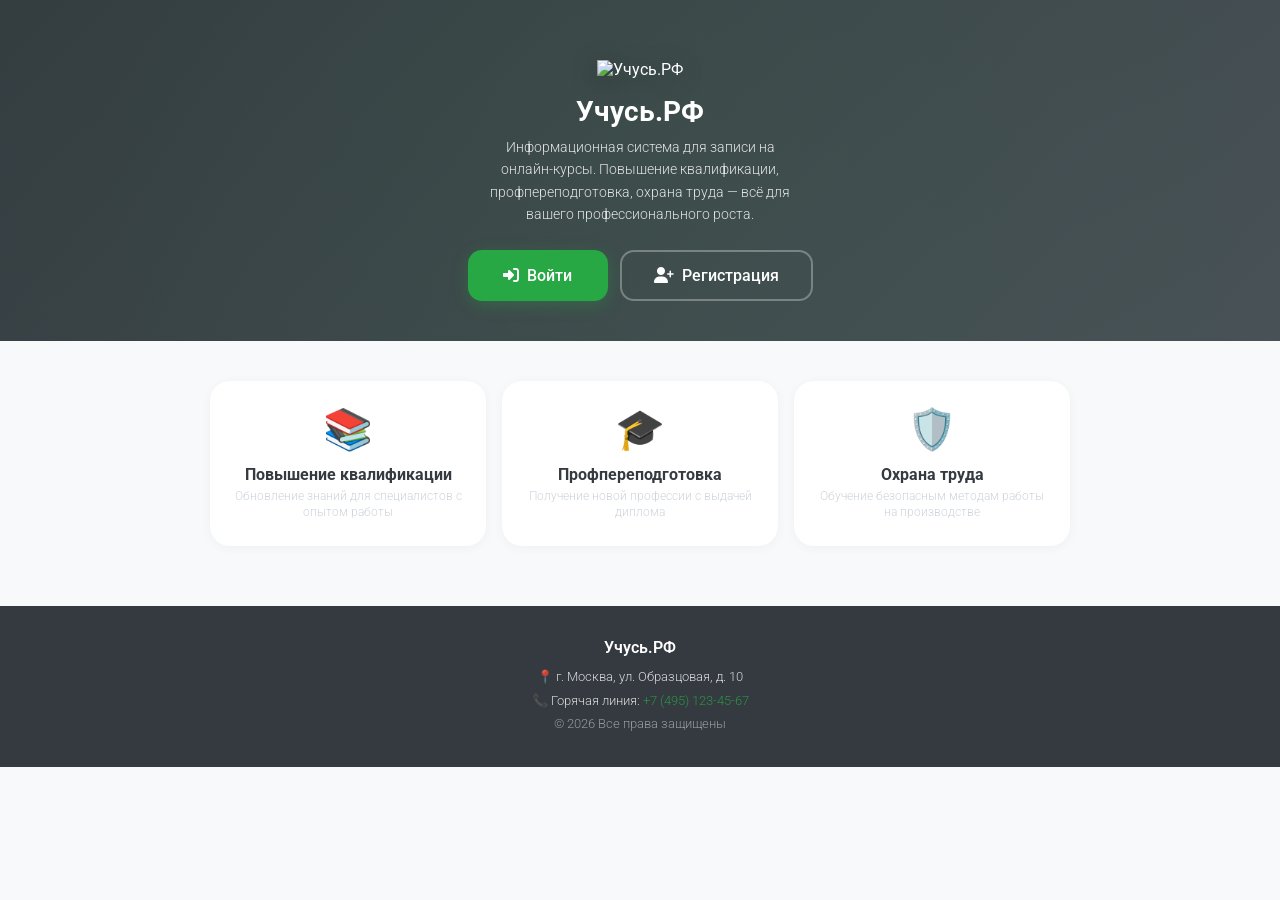
==== модуль 2/index.html @ 3012c1fb "Add files via upload 2 модуль начало, без images" ====
<!DOCTYPE html>
<html lang="ru">
<head>
    <meta charset="UTF-8">
    <meta name="viewport" content="width=device-width, initial-scale=1.0, maximum-scale=1.0, user-scalable=no">
    <title>Учусь.РФ — Запись на курсы</title>
    <link href="https://fonts.googleapis.com/css2?family=Roboto:wght@300;400;500;700&display=swap" rel="stylesheet">
    <link rel="stylesheet" href="https://cdnjs.cloudflare.com/ajax/libs/font-awesome/6.5.1/css/all.min.css">
    <style>
        :root {
            --primary-gray: #343A40;
            --light-gray: #CED4DA;
            --green: #28A745;
            --white: #FFFFFF;
        }

        * { margin: 0; padding: 0; box-sizing: border-box; }

        body {
            font-family: 'Roboto', sans-serif;
            background: #f8f9fa;
            min-height: 100vh;
        }

        .hero {
            background: linear-gradient(135deg, var(--primary-gray) 0%, #495057 100%);
            color: var(--white);
            padding: 60px 20px 40px;
            text-align: center;
            position: relative;
            overflow: hidden;
        }

        .hero::before {
            content: '';
            position: absolute;
            top: -50%;
            left: -50%;
            width: 200%;
            height: 200%;
            background: radial-gradient(circle, rgba(40,167,69,0.08) 0%, transparent 70%);
            animation: rotate 20s linear infinite;
        }

        @keyframes rotate {
            from { transform: rotate(0deg); }
            to { transform: rotate(360deg); }
        }

        .hero-content {
            position: relative;
            z-index: 1;
        }

        .hero-logo {
            width: 80px;
            height: 80px;
            object-fit: contain;
            margin-bottom: 16px;
            filter: drop-shadow(0 4px 12px rgba(0,0,0,0.3));
            animation: pulse 2s infinite;
        }

        @keyframes pulse {
            0%, 100% { transform: scale(1); }
            50% { transform: scale(1.05); }
        }

        .hero-title {
            font-size: 28px;
            font-weight: 700;
            margin-bottom: 8px;
        }

        .hero-subtitle {
            font-size: 14px;
            font-weight: 300;
            opacity: 0.85;
            max-width: 300px;
            margin: 0 auto 24px;
            line-height: 1.6;
        }

        .hero-buttons {
            display: flex;
            gap: 12px;
            justify-content: center;
            flex-wrap: wrap;
        }

        .btn-hero {
            padding: 14px 32px;
            border-radius: 14px;
            font-size: 16px;
            font-weight: 500;
            font-family: 'Roboto', sans-serif;
            cursor: pointer;
            border: none;
            transition: all 0.3s;
            min-width: 140px;
        }

        .btn-hero-primary {
            background: var(--green);
            color: var(--white);
            box-shadow: 0 4px 16px rgba(40, 167, 69, 0.3);
        }

        .btn-hero-primary:hover {
            transform: translateY(-2px);
            box-shadow: 0 8px 24px rgba(40, 167, 69, 0.4);
        }

        .btn-hero-secondary {
            background: transparent;
            color: var(--white);
            border: 2px solid rgba(255,255,255,0.3);
        }

        .btn-hero-secondary:hover {
            background: rgba(255,255,255,0.1);
            border-color: rgba(255,255,255,0.5);
        }

        .features {
            padding: 40px 20px;
            max-width: 900px;
            margin: 0 auto;
        }

        .features-grid {
            display: grid;
            grid-template-columns: 1fr 1fr 1fr;
            gap: 16px;
        }

        .feature-card {
            background: var(--white);
            border-radius: 20px;
            padding: 24px 20px;
            text-align: center;
            box-shadow: 0 2px 12px rgba(0,0,0,0.04);
            transition: all 0.3s;
            border: 1px solid transparent;
        }

        .feature-card:hover {
            transform: translateY(-4px);
            box-shadow: 0 8px 24px rgba(0,0,0,0.08);
            border-color: #e9ecef;
        }

        .feature-icon {
            font-size: 40px;
            margin-bottom: 12px;
            display: block;
        }

        .feature-name {
            font-size: 16px;
            font-weight: 700;
            color: var(--primary-gray);
            margin-bottom: 4px;
        }

        .feature-desc {
            font-size: 12px;
            color: var(--light-gray);
            font-weight: 300;
            line-height: 1.4;
        }

        .footer {
            background: var(--primary-gray);
            color: var(--white);
            padding: 32px 20px;
            text-align: center;
            margin-top: 20px;
        }

        .footer-title {
            font-size: 16px;
            font-weight: 600;
            margin-bottom: 8px;
        }

        .footer-info {
            font-size: 13px;
            font-weight: 300;
            opacity: 0.8;
            line-height: 1.8;
        }

        .footer-info a {
            color: var(--green);
            text-decoration: none;
        }

        @media (max-width: 430px) {
            .features-grid {
                grid-template-columns: 1fr;
            }

            .hero-title {
                font-size: 24px;
            }

            .btn-hero {
                width: 100%;
                min-width: auto;
            }
        }
    </style>
</head>
<body>
    <div class="hero">
        <div class="hero-content">
            <img src="assets/images/etazhi-logotip-vektor-48.jpg" alt="Учусь.РФ" class="hero-logo">
            <h1 class="hero-title">Учусь.РФ</h1>
            <p class="hero-subtitle">Информационная система для записи на онлайн-курсы. Повышение квалификации, профпереподготовка, охрана труда — всё для вашего профессионального роста.</p>
            <div class="hero-buttons">
                <button class="btn-hero btn-hero-primary" onclick="location.href='assets/login.html'">
                    <i class="fas fa-sign-in-alt" style="margin-right: 8px;"></i>Войти
                </button>
                <button class="btn-hero btn-hero-secondary" onclick="location.href='assets/register.html'">
                    <i class="fas fa-user-plus" style="margin-right: 8px;"></i>Регистрация
                </button>
            </div>
        </div>
    </div>

    <div class="features">
        <div class="features-grid">
            <div class="feature-card">
                <span class="feature-icon">📚</span>
                <div class="feature-name">Повышение квалификации</div>
                <div class="feature-desc">Обновление знаний для специалистов с опытом работы</div>
            </div>
            <div class="feature-card">
                <span class="feature-icon">🎓</span>
                <div class="feature-name">Профпереподготовка</div>
                <div class="feature-desc">Получение новой профессии с выдачей диплома</div>
            </div>
            <div class="feature-card">
                <span class="feature-icon">🛡️</span>
                <div class="feature-name">Охрана труда</div>
                <div class="feature-desc">Обучение безопасным методам работы на производстве</div>
            </div>
        </div>
    </div>

    <div class="footer">
        <div class="footer-title">Учусь.РФ</div>
        <div class="footer-info">
            📍 г. Москва, ул. Образцовая, д. 10<br>
            📞 Горячая линия: <a href="tel:+74951234567">+7 (495) 123-45-67</a><br>
            <span style="opacity:0.6;">© 2026 Все права защищены</span>
        </div>
    </div>

    <script>
        // Check if user already logged in
        const currentUser = localStorage.getItem('currentUser');
        if (currentUser) {
            try {
                const user = JSON.parse(currentUser);
                if (user.role === 'admin') {
                    window.location.href = 'assets/admin.html';
                } else {
                    window.location.href = 'assets/cabinet.html';
                }
            } catch(e) {}
        }
    </script>
</body>
</html>
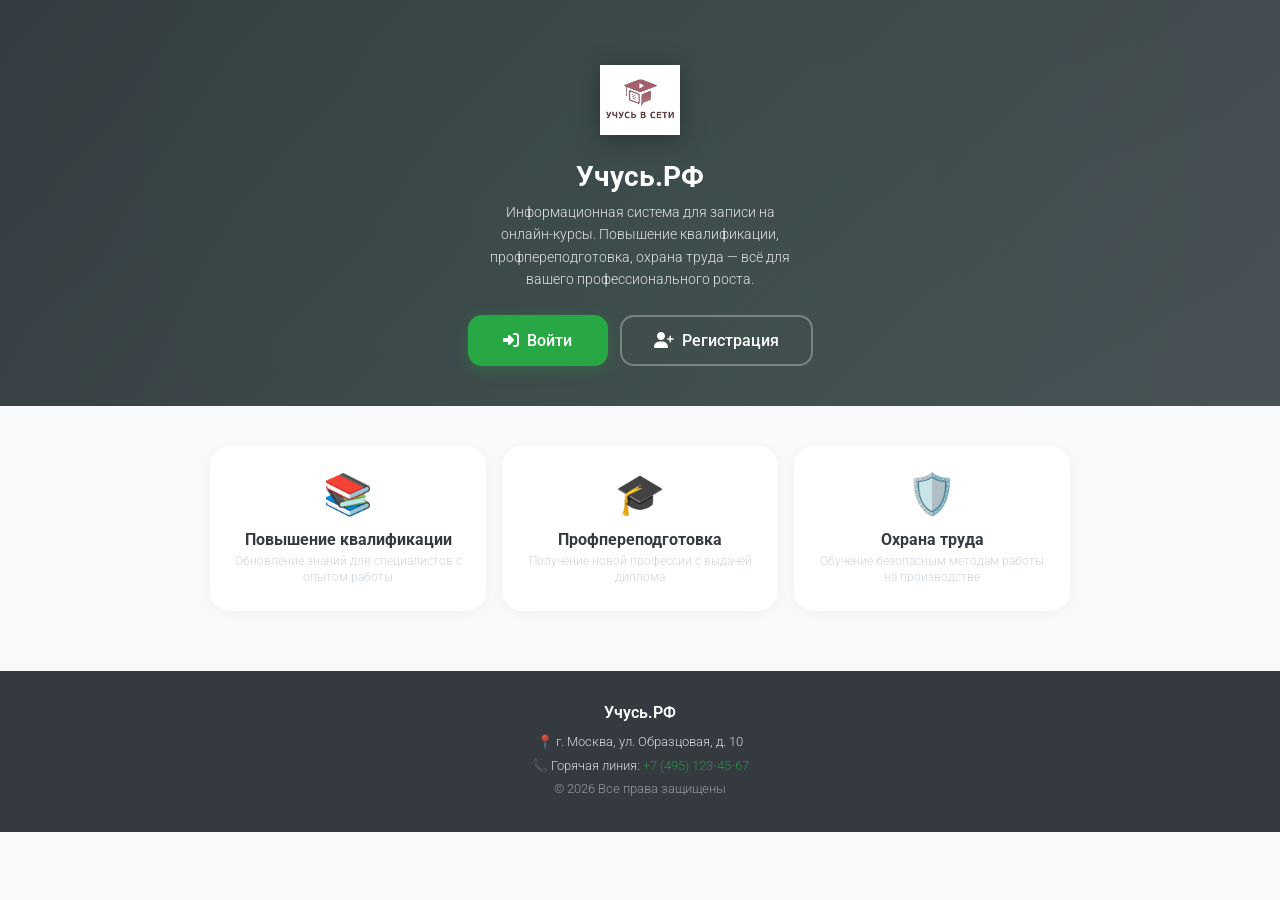
==== commit 797a95f3: "Add files via upload добавлен шрифт" ====
--- a/модуль 2/index.html
+++ b/модуль 2/index.html
@@ -6,216 +6,12 @@
     <title>Учусь.РФ — Запись на курсы</title>
     <link href="https://fonts.googleapis.com/css2?family=Roboto:wght@300;400;500;700&display=swap" rel="stylesheet">
     <link rel="stylesheet" href="https://cdnjs.cloudflare.com/ajax/libs/font-awesome/6.5.1/css/all.min.css">
-    <style>
-        :root {
-            --primary-gray: #343A40;
-            --light-gray: #CED4DA;
-            --green: #28A745;
-            --white: #FFFFFF;
-        }
-
-        * { margin: 0; padding: 0; box-sizing: border-box; }
-
-        body {
-            font-family: 'Roboto', sans-serif;
-            background: #f8f9fa;
-            min-height: 100vh;
-        }
-
-        .hero {
-            background: linear-gradient(135deg, var(--primary-gray) 0%, #495057 100%);
-            color: var(--white);
-            padding: 60px 20px 40px;
-            text-align: center;
-            position: relative;
-            overflow: hidden;
-        }
-
-        .hero::before {
-            content: '';
-            position: absolute;
-            top: -50%;
-            left: -50%;
-            width: 200%;
-            height: 200%;
-            background: radial-gradient(circle, rgba(40,167,69,0.08) 0%, transparent 70%);
-            animation: rotate 20s linear infinite;
-        }
-
-        @keyframes rotate {
-            from { transform: rotate(0deg); }
-            to { transform: rotate(360deg); }
-        }
-
-        .hero-content {
-            position: relative;
-            z-index: 1;
-        }
-
-        .hero-logo {
-            width: 80px;
-            height: 80px;
-            object-fit: contain;
-            margin-bottom: 16px;
-            filter: drop-shadow(0 4px 12px rgba(0,0,0,0.3));
-            animation: pulse 2s infinite;
-        }
-
-        @keyframes pulse {
-            0%, 100% { transform: scale(1); }
-            50% { transform: scale(1.05); }
-        }
-
-        .hero-title {
-            font-size: 28px;
-            font-weight: 700;
-            margin-bottom: 8px;
-        }
-
-        .hero-subtitle {
-            font-size: 14px;
-            font-weight: 300;
-            opacity: 0.85;
-            max-width: 300px;
-            margin: 0 auto 24px;
-            line-height: 1.6;
-        }
-
-        .hero-buttons {
-            display: flex;
-            gap: 12px;
-            justify-content: center;
-            flex-wrap: wrap;
-        }
-
-        .btn-hero {
-            padding: 14px 32px;
-            border-radius: 14px;
-            font-size: 16px;
-            font-weight: 500;
-            font-family: 'Roboto', sans-serif;
-            cursor: pointer;
-            border: none;
-            transition: all 0.3s;
-            min-width: 140px;
-        }
-
-        .btn-hero-primary {
-            background: var(--green);
-            color: var(--white);
-            box-shadow: 0 4px 16px rgba(40, 167, 69, 0.3);
-        }
-
-        .btn-hero-primary:hover {
-            transform: translateY(-2px);
-            box-shadow: 0 8px 24px rgba(40, 167, 69, 0.4);
-        }
-
-        .btn-hero-secondary {
-            background: transparent;
-            color: var(--white);
-            border: 2px solid rgba(255,255,255,0.3);
-        }
-
-        .btn-hero-secondary:hover {
-            background: rgba(255,255,255,0.1);
-            border-color: rgba(255,255,255,0.5);
-        }
-
-        .features {
-            padding: 40px 20px;
-            max-width: 900px;
-            margin: 0 auto;
-        }
-
-        .features-grid {
-            display: grid;
-            grid-template-columns: 1fr 1fr 1fr;
-            gap: 16px;
-        }
-
-        .feature-card {
-            background: var(--white);
-            border-radius: 20px;
-            padding: 24px 20px;
-            text-align: center;
-            box-shadow: 0 2px 12px rgba(0,0,0,0.04);
-            transition: all 0.3s;
-            border: 1px solid transparent;
-        }
-
-        .feature-card:hover {
-            transform: translateY(-4px);
-            box-shadow: 0 8px 24px rgba(0,0,0,0.08);
-            border-color: #e9ecef;
-        }
-
-        .feature-icon {
-            font-size: 40px;
-            margin-bottom: 12px;
-            display: block;
-        }
-
-        .feature-name {
-            font-size: 16px;
-            font-weight: 700;
-            color: var(--primary-gray);
-            margin-bottom: 4px;
-        }
-
-        .feature-desc {
-            font-size: 12px;
-            color: var(--light-gray);
-            font-weight: 300;
-            line-height: 1.4;
-        }
-
-        .footer {
-            background: var(--primary-gray);
-            color: var(--white);
-            padding: 32px 20px;
-            text-align: center;
-            margin-top: 20px;
-        }
-
-        .footer-title {
-            font-size: 16px;
-            font-weight: 600;
-            margin-bottom: 8px;
-        }
-
-        .footer-info {
-            font-size: 13px;
-            font-weight: 300;
-            opacity: 0.8;
-            line-height: 1.8;
-        }
-
-        .footer-info a {
-            color: var(--green);
-            text-decoration: none;
-        }
-
-        @media (max-width: 430px) {
-            .features-grid {
-                grid-template-columns: 1fr;
-            }
-
-            .hero-title {
-                font-size: 24px;
-            }
-
-            .btn-hero {
-                width: 100%;
-                min-width: auto;
-            }
-        }
-    </style>
+    <link rel="stylesheet" href="assets/style.css">
 </head>
 <body>
     <div class="hero">
         <div class="hero-content">
-            <img src="assets/images/etazhi-logotip-vektor-48.jpg" alt="Учусь.РФ" class="hero-logo">
+            <img src="assets/img/20220922_logo.jpg" alt="Учусь.РФ" class="hero-logo">
             <h1 class="hero-title">Учусь.РФ</h1>
             <p class="hero-subtitle">Информационная система для записи на онлайн-курсы. Повышение квалификации, профпереподготовка, охрана труда — всё для вашего профессионального роста.</p>
             <div class="hero-buttons">
@@ -258,19 +54,6 @@
         </div>
     </div>
 
-    <script>
-        // Check if user already logged in
-        const currentUser = localStorage.getItem('currentUser');
-        if (currentUser) {
-            try {
-                const user = JSON.parse(currentUser);
-                if (user.role === 'admin') {
-                    window.location.href = 'assets/admin.html';
-                } else {
-                    window.location.href = 'assets/cabinet.html';
-                }
-            } catch(e) {}
-        }
-    </script>
+    <script src="assets/app.js"></script>
 </body>
 </html>
--- a/модуль 2/assets/style.css
+++ b/модуль 2/assets/style.css
@@ -0,0 +1,1993 @@
+/* ============================================
+   ПОДКЛЮЧЕНИЕ ШРИФТОВ
+   ============================================ */
+   @font-face {
+    font-family: 'Inter';
+    src: url('./fonts/Inter-Regular.woff2') format('woff2'),
+         url('./fonts/Inter-Regular.woff') format('woff'),
+         url('./fonts/Inter-Regular.ttf') format('truetype');
+    font-weight: 400;
+    font-style: normal;
+    font-display: swap;
+}
+
+@font-face {
+    font-family: 'Inter';
+    src: url('./fonts/Inter-Medium.woff2') format('woff2'),
+         url('./fonts/Inter-Medium.woff') format('woff'),
+         url('./fonts/Inter-Medium.ttf') format('truetype');
+    font-weight: 500;
+    font-style: normal;
+    font-display: swap;
+}
+
+@font-face {
+    font-family: 'Inter';
+    src: url('./fonts/Inter-SemiBold.woff2') format('woff2'),
+         url('./fonts/Inter-SemiBold.woff') format('woff'),
+         url('./fonts/Inter-SemiBold.ttf') format('truetype');
+    font-weight: 600;
+    font-style: normal;
+    font-display: swap;
+}
+
+@font-face {
+    font-family: 'Inter';
+    src: url('./fonts/Inter-Bold.woff2') format('woff2'),
+         url('./fonts/Inter-Bold.woff') format('woff'),
+         url('./fonts/Inter-Bold.ttf') format('truetype');
+    font-weight: 700;
+    font-style: normal;
+    font-display: swap;
+}
+
+@font-face {
+    font-family: 'Inter';
+    src: url('./fonts/Inter-Light.woff2') format('woff2'),
+         url('./fonts/Inter-Light.woff') format('woff'),
+         url('./fonts/Inter-Light.ttf') format('truetype');
+    font-weight: 300;
+    font-style: normal;
+    font-display: swap;
+}
+
+/* ============================================
+   ОБЩИЕ СТИЛИ
+   ============================================ */
+:root {
+    --primary-gray: #343A40;
+    --light-gray: #CED4DA;
+    --green: #28A745;
+    --white: #FFFFFF;
+    --error: #DC3545;
+    --warning: #FFC107;
+    --info: #17A2B8;
+}
+
+* { margin: 0; padding: 0; box-sizing: border-box; }
+
+body {
+    font-family: 'Inter', 'Roboto', -apple-system, BlinkMacSystemFont, sans-serif;
+    background: #f8f9fa;
+    min-height: 100vh;
+    -webkit-font-smoothing: antialiased;
+    -moz-osx-font-smoothing: grayscale;
+}
+
+/* ============================================
+   HEADER (общий)
+   ============================================ */
+.header {
+    background: var(--white);
+    padding: 16px 20px;
+    display: flex;
+    align-items: center;
+    gap: 12px;
+    box-shadow: 0 2px 12px rgba(0,0,0,0.06);
+    position: sticky;
+    top: 0;
+    z-index: 100;
+}
+
+.header-left {
+    display: flex;
+    align-items: center;
+    gap: 12px;
+}
+
+.header-logo-img {
+    width: 36px;
+    height: 36px;
+    object-fit: contain;
+    border-radius: 8px;
+}
+
+.header-title {
+    font-size: 18px;
+    font-weight: 700;
+    color: var(--primary-gray);
+}
+
+.header-user {
+    display: flex;
+    align-items: center;
+    gap: 8px;
+    margin-left: auto;
+}
+
+.user-avatar {
+    width: 36px;
+    height: 36px;
+    background: linear-gradient(135deg, var(--green), #218838);
+    border-radius: 50%;
+    display: flex;
+    align-items: center;
+    justify-content: center;
+    color: var(--white);
+    font-weight: 700;
+    font-size: 14px;
+}
+
+.back-btn {
+    width: 40px;
+    height: 40px;
+    border: none;
+    background: #f8f9fa;
+    border-radius: 12px;
+    cursor: pointer;
+    display: flex;
+    align-items: center;
+    justify-content: center;
+    color: var(--primary-gray);
+    font-size: 16px;
+    transition: all 0.3s;
+}
+
+.back-btn:hover { background: #e9ecef; }
+
+/* ============================================
+   ЦЕНТРИРОВАНИЕ СТРАНИЦ (login, register)
+   ============================================ */
+.page-center {
+    display: flex;
+    flex-direction: column;
+    align-items: center;
+    justify-content: center;
+    min-height: 100vh;
+    padding: 20px;
+}
+
+/* ============================================
+   ФОРМЫ (общие)
+   ============================================ */
+.form-card {
+    background: var(--white);
+    border-radius: 24px;
+    padding: 36px 28px;
+    width: 100%;
+    max-width: 360px;
+    box-shadow: 0 10px 40px rgba(52, 58, 64, 0.08);
+}
+
+.form-title {
+    font-size: 24px;
+    font-weight: 700;
+    color: var(--primary-gray);
+    margin-bottom: 28px;
+    text-align: center;
+    font-family: 'Inter', 'Roboto', sans-serif;
+}
+
+.input-group {
+    margin-bottom: 16px;
+    position: relative;
+}
+
+.input-label {
+    display: block;
+    font-size: 12px;
+    font-weight: 500;
+    color: var(--primary-gray);
+    margin-bottom: 6px;
+    padding-left: 4px;
+    font-family: 'Inter', 'Roboto', sans-serif;
+}
+
+.input-wrapper { position: relative; }
+
+.input-wrapper i {
+    position: absolute;
+    left: 14px;
+    top: 50%;
+    transform: translateY(-50%);
+    color: var(--light-gray);
+    font-size: 16px;
+    transition: color 0.3s;
+}
+
+.form-input {
+    width: 100%;
+    height: 52px;
+    border: 2px solid #e9ecef;
+    border-radius: 14px;
+    padding: 0 16px 0 44px;
+    font-size: 16px;
+    font-family: 'Inter', 'Roboto', sans-serif;
+    color: var(--primary-gray);
+    background: #f8f9fa;
+    transition: all 0.3s ease;
+    outline: none;
+}
+
+.form-input:focus {
+    border-color: var(--green);
+    background: var(--white);
+    box-shadow: 0 0 0 4px rgba(40, 167, 69, 0.1);
+}
+
+.form-input:focus + i,
+.input-wrapper:focus-within i { color: var(--green); }
+
+.form-input.error {
+    border-color: var(--error);
+    animation: shake 0.4s ease;
+}
+
+.form-input.error + i { color: var(--error); }
+
+.form-select {
+    width: 100%;
+    height: 54px;
+    border: 2px solid #e9ecef;
+    border-radius: 14px;
+    padding: 0 44px 0 16px;
+    font-size: 16px;
+    font-family: 'Inter', 'Roboto', sans-serif;
+    color: var(--primary-gray);
+    background: #f8f9fa;
+    transition: all 0.3s ease;
+    outline: none;
+    cursor: pointer;
+    appearance: none;
+    -webkit-appearance: none;
+}
+
+.form-select:focus {
+    border-color: var(--green);
+    background: var(--white);
+    box-shadow: 0 0 0 4px rgba(40, 167, 69, 0.1);
+}
+
+.select-wrapper { position: relative; }
+
+.select-wrapper::after {
+    content: '\f107';
+    font-family: 'Font Awesome 6 Free';
+    font-weight: 900;
+    position: absolute;
+    right: 16px;
+    top: 50%;
+    transform: translateY(-50%);
+    color: var(--light-gray);
+    pointer-events: none;
+    transition: transform 0.3s;
+}
+
+.select-wrapper:focus-within::after {
+    transform: translateY(-50%) rotate(180deg);
+    color: var(--green);
+}
+
+.error-hint {
+    font-size: 11px;
+    color: var(--error);
+    margin-top: 4px;
+    padding-left: 4px;
+    display: none;
+    align-items: center;
+    gap: 4px;
+    animation: fadeIn 0.3s ease;
+    font-family: 'Inter', 'Roboto', sans-serif;
+}
+
+.error-hint.visible { display: flex; }
+
+.hint-icon { font-size: 10px; }
+
+.error-message {
+    background: #fff5f5;
+    border: 1px solid #feb2b2;
+    border-radius: 10px;
+    padding: 12px 16px;
+    margin-bottom: 16px;
+    display: none;
+    align-items: center;
+    gap: 10px;
+    color: var(--error);
+    font-size: 13px;
+    font-weight: 500;
+    animation: fadeIn 0.3s ease;
+    font-family: 'Inter', 'Roboto', sans-serif;
+}
+
+.error-message.visible { display: flex; }
+
+/* ============================================
+   КНОПКИ
+   ============================================ */
+.btn-primary {
+    width: 100%;
+    height: 54px;
+    background: linear-gradient(135deg, var(--green) 0%, #218838 100%);
+    border: none;
+    border-radius: 14px;
+    color: var(--white);
+    font-size: 16px;
+    font-weight: 500;
+    font-family: 'Inter', 'Roboto', sans-serif;
+    cursor: pointer;
+    margin-top: 8px;
+    box-shadow: 0 4px 16px rgba(40, 167, 69, 0.3);
+    transition: all 0.3s ease;
+    position: relative;
+    overflow: hidden;
+}
+
+.btn-primary:hover {
+    transform: translateY(-2px);
+    box-shadow: 0 8px 24px rgba(40, 167, 69, 0.4);
+}
+
+.btn-primary:active { transform: translateY(0); }
+
+.btn-primary::after {
+    content: '';
+    position: absolute;
+    top: 50%; left: 50%;
+    width: 0; height: 0;
+    background: rgba(255,255,255,0.2);
+    border-radius: 50%;
+    transform: translate(-50%, -50%);
+    transition: width 0.6s, height 0.6s;
+}
+
+.btn-primary:active::after { width: 300px; height: 300px; }
+
+.btn-submit {
+    width: 100%;
+    height: 56px;
+    background: linear-gradient(135deg, var(--green) 0%, #218838 100%);
+    border: none;
+    border-radius: 16px;
+    color: var(--white);
+    font-size: 16px;
+    font-weight: 500;
+    font-family: 'Inter', 'Roboto', sans-serif;
+    cursor: pointer;
+    margin-top: 8px;
+    box-shadow: 0 4px 16px rgba(40, 167, 69, 0.3);
+    transition: all 0.3s ease;
+    display: flex;
+    align-items: center;
+    justify-content: center;
+    gap: 8px;
+}
+
+.btn-submit:hover {
+    transform: translateY(-2px);
+    box-shadow: 0 8px 24px rgba(40, 167, 69, 0.4);
+}
+
+.btn-submit:active { transform: translateY(0); }
+
+.btn-new {
+    background: var(--green);
+    color: var(--white);
+    border: none;
+    padding: 10px 18px;
+    border-radius: 12px;
+    font-size: 13px;
+    font-weight: 500;
+    font-family: 'Inter', 'Roboto', sans-serif;
+    cursor: pointer;
+    display: flex;
+    align-items: center;
+    gap: 6px;
+    box-shadow: 0 4px 12px rgba(40, 167, 69, 0.3);
+    transition: all 0.3s;
+}
+
+.btn-new:hover {
+    transform: translateY(-2px);
+    box-shadow: 0 6px 16px rgba(40, 167, 69, 0.4);
+}
+
+.btn-success {
+    width: 100%;
+    height: 50px;
+    background: var(--green);
+    border: none;
+    border-radius: 14px;
+    color: var(--white);
+    font-size: 16px;
+    font-weight: 500;
+    font-family: 'Inter', 'Roboto', sans-serif;
+    cursor: pointer;
+    transition: all 0.3s;
+}
+
+.btn-success:hover { background: #218838; }
+
+/* ============================================
+   ССЫЛКИ
+   ============================================ */
+.link-text {
+    text-align: center;
+    margin-top: 20px;
+    font-size: 14px;
+    color: var(--light-gray);
+    font-family: 'Inter', 'Roboto', sans-serif;
+}
+
+.link-text a {
+    color: var(--green);
+    text-decoration: none;
+    font-weight: 500;
+    position: relative;
+}
+
+.link-text a::after {
+    content: '';
+    position: absolute;
+    bottom: -2px; left: 0;
+    width: 0; height: 2px;
+    background: var(--green);
+    transition: width 0.3s;
+}
+
+.link-text a:hover::after { width: 100%; }
+
+.admin-link {
+    text-align: center;
+    margin-top: 16px;
+    font-size: 12px;
+}
+
+.admin-link a {
+    color: var(--light-gray);
+    text-decoration: none;
+    transition: color 0.3s;
+}
+
+.admin-link a:hover { color: var(--primary-gray); }
+
+/* ============================================
+   ДЕМО-ПОДСКАЗКА
+   ============================================ */
+.demo-hint {
+    background: #e8f5e9;
+    border-radius: 12px;
+    padding: 12px 16px;
+    margin-bottom: 20px;
+    font-size: 12px;
+    color: #2e7d32;
+    text-align: center;
+    animation: fadeIn 0.5s ease;
+    font-family: 'Inter', 'Roboto', sans-serif;
+}
+
+.demo-hint strong { display: block; margin-bottom: 4px; font-size: 13px; }
+
+/* ============================================
+   ЛОГОТИП
+   ============================================ */
+.logo-container {
+    margin-bottom: 24px;
+    text-align: center;
+    animation: fadeInDown 0.6s ease;
+}
+
+.logo-img {
+    width: 90px;
+    height: 90px;
+    object-fit: contain;
+    margin-bottom: 12px;
+    filter: drop-shadow(0 4px 12px rgba(40, 167, 69, 0.3));
+    animation: pulse 2s infinite;
+}
+
+.brand-name {
+    font-size: 24px;
+    font-weight: 700;
+    color: var(--primary-gray);
+    letter-spacing: -0.5px;
+    font-family: 'Inter', 'Roboto', sans-serif;
+}
+
+.brand-subtitle {
+    font-size: 12px;
+    font-weight: 300;
+    color: var(--light-gray);
+    margin-top: 4px;
+    font-family: 'Inter', 'Roboto', sans-serif;
+}
+
+/* ============================================
+   СИЛА ПАРОЛЯ
+   ============================================ */
+.password-strength {
+    height: 4px;
+    background: #e9ecef;
+    border-radius: 2px;
+    margin-top: 6px;
+    overflow: hidden;
+    display: none;
+}
+
+.password-strength.visible { display: block; }
+
+.password-strength-bar {
+    height: 100%;
+    width: 0;
+    border-radius: 2px;
+    transition: all 0.3s;
+}
+
+.strength-weak { background: var(--error); width: 33%; }
+.strength-medium { background: #ffc107; width: 66%; }
+.strength-strong { background: var(--green); width: 100%; }
+
+/* ============================================
+   TOAST / УВЕДОМЛЕНИЯ
+   ============================================ */
+.toast {
+    position: fixed;
+    top: 20px;
+    left: 50%;
+    transform: translateX(-50%) translateY(-100px);
+    background: var(--primary-gray);
+    color: var(--white);
+    padding: 14px 24px;
+    border-radius: 12px;
+    font-size: 14px;
+    font-weight: 500;
+    box-shadow: 0 8px 24px rgba(0,0,0,0.15);
+    z-index: 1000;
+    opacity: 0;
+    transition: all 0.4s ease;
+    display: flex;
+    align-items: center;
+    gap: 10px;
+    font-family: 'Inter', 'Roboto', sans-serif;
+}
+
+.toast.show {
+    transform: translateX(-50%) translateY(0);
+    opacity: 1;
+}
+
+.toast.success { background: var(--green); }
+.toast.error { background: var(--error); }
+
+/* ============================================
+   SUCCESS MODAL
+   ============================================ */
+.success-modal {
+    position: fixed;
+    top: 0;
+    left: 0;
+    right: 0;
+    bottom: 0;
+    background: rgba(0,0,0,0.5);
+    backdrop-filter: blur(4px);
+    display: none;
+    align-items: center;
+    justify-content: center;
+    z-index: 2000;
+    animation: fadeIn 0.3s ease;
+}
+
+.success-modal.active { display: flex; }
+
+.success-content {
+    background: var(--white);
+    border-radius: 24px;
+    padding: 40px 32px;
+    text-align: center;
+    width: 90%;
+    max-width: 320px;
+    animation: scaleIn 0.3s ease;
+}
+
+.success-icon {
+    width: 80px;
+    height: 80px;
+    background: #e8f5e9;
+    border-radius: 50%;
+    display: flex;
+    align-items: center;
+    justify-content: center;
+    margin: 0 auto 20px;
+    animation: scaleIn 0.5s ease 0.1s both;
+}
+
+.success-icon i {
+    font-size: 36px;
+    color: var(--green);
+}
+
+.success-title {
+    font-size: 20px;
+    font-weight: 700;
+    color: var(--primary-gray);
+    margin-bottom: 8px;
+    font-family: 'Inter', 'Roboto', sans-serif;
+}
+
+.success-text {
+    font-size: 14px;
+    color: var(--light-gray);
+    margin-bottom: 24px;
+    line-height: 1.5;
+    font-family: 'Inter', 'Roboto', sans-serif;
+}
+
+/* ============================================
+   ОПЛАТА (booking)
+   ============================================ */
+.payment-options {
+    display: flex;
+    flex-direction: column;
+    gap: 10px;
+}
+
+.payment-option {
+    display: flex;
+    align-items: center;
+    gap: 12px;
+    padding: 14px 16px;
+    border: 2px solid #e9ecef;
+    border-radius: 14px;
+    cursor: pointer;
+    transition: all 0.3s;
+    background: #f8f9fa;
+}
+
+.payment-option:hover {
+    border-color: var(--green);
+    background: var(--white);
+}
+
+.payment-option.selected {
+    border-color: var(--green);
+    background: #e8f5e9;
+}
+
+.payment-radio {
+    width: 22px;
+    height: 22px;
+    border: 2px solid var(--light-gray);
+    border-radius: 50%;
+    display: flex;
+    align-items: center;
+    justify-content: center;
+    transition: all 0.3s;
+    flex-shrink: 0;
+}
+
+.payment-option.selected .payment-radio {
+    border-color: var(--green);
+    background: var(--green);
+}
+
+.payment-radio i {
+    color: var(--white);
+    font-size: 10px;
+    opacity: 0;
+    transition: opacity 0.3s;
+}
+
+.payment-option.selected .payment-radio i { opacity: 1; }
+
+.payment-info { flex: 1; }
+
+.payment-name {
+    font-size: 14px;
+    font-weight: 500;
+    color: var(--primary-gray);
+    font-family: 'Inter', 'Roboto', sans-serif;
+}
+
+.payment-desc {
+    font-size: 12px;
+    color: var(--light-gray);
+    margin-top: 2px;
+    font-family: 'Inter', 'Roboto', sans-serif;
+}
+
+.payment-icon {
+    font-size: 20px;
+    color: var(--light-gray);
+}
+
+.payment-option.selected .payment-icon { color: var(--green); }
+
+/* ============================================
+   СЛАЙДЕР
+   ============================================ */
+.slider-section { padding: 20px; }
+
+.slider-container {
+    position: relative;
+    border-radius: 20px;
+    overflow: hidden;
+    box-shadow: 0 8px 24px rgba(0,0,0,0.1);
+    height: 220px;
+}
+
+.slider-track {
+    display: flex;
+    transition: transform 0.5s cubic-bezier(0.4, 0, 0.2, 1);
+    height: 100%;
+}
+
+.slide {
+    min-width: 100%;
+    height: 100%;
+    position: relative;
+    background: var(--primary-gray);
+    display: flex;
+    align-items: center;
+    justify-content: center;
+    flex-direction: column;
+    padding: 20px;
+    text-align: center;
+}
+
+.slide-content {
+    color: var(--white);
+    z-index: 2;
+    position: relative;
+}
+
+.slide-icon {
+    font-size: 48px;
+    margin-bottom: 12px;
+    display: block;
+    animation: float 3s ease-in-out infinite;
+}
+
+.slide-title {
+    font-size: 20px;
+    font-weight: 700;
+    margin-bottom: 4px;
+    font-family: 'Inter', 'Roboto', sans-serif;
+}
+
+.slide-desc {
+    font-size: 13px;
+    font-weight: 300;
+    opacity: 0.85;
+    font-family: 'Inter', 'Roboto', sans-serif;
+}
+
+.slider-btn {
+    position: absolute;
+    top: 50%;
+    transform: translateY(-50%);
+    width: 40px;
+    height: 40px;
+    background: rgba(255,255,255,0.9);
+    border: none;
+    border-radius: 50%;
+    cursor: pointer;
+    display: flex;
+    align-items: center;
+    justify-content: center;
+    color: var(--primary-gray);
+    font-size: 16px;
+    box-shadow: 0 4px 12px rgba(0,0,0,0.15);
+    transition: all 0.3s;
+    z-index: 10;
+}
+
+.slider-btn:hover {
+    background: var(--white);
+    transform: translateY(-50%) scale(1.1);
+}
+
+.slider-btn.prev { left: 12px; }
+.slider-btn.next { right: 12px; }
+
+.slider-dots {
+    display: flex;
+    justify-content: center;
+    gap: 8px;
+    margin-top: 12px;
+}
+
+.dot {
+    width: 8px;
+    height: 8px;
+    border-radius: 50%;
+    background: var(--light-gray);
+    cursor: pointer;
+    transition: all 0.3s;
+    border: none;
+}
+
+.dot.active {
+    background: var(--green);
+    width: 24px;
+    border-radius: 4px;
+}
+
+/* ============================================
+   ЗАЯВКИ (cabinet)
+   ============================================ */
+.content-section { padding: 0 20px; }
+
+.section-header {
+    display: flex;
+    align-items: center;
+    justify-content: space-between;
+    margin-bottom: 16px;
+}
+
+.section-title {
+    font-size: 20px;
+    font-weight: 700;
+    color: var(--primary-gray);
+    font-family: 'Inter', 'Roboto', sans-serif;
+}
+
+.requests-list {
+    display: flex;
+    flex-direction: column;
+    gap: 12px;
+}
+
+.request-card {
+    background: var(--white);
+    border-radius: 16px;
+    padding: 16px;
+    box-shadow: 0 2px 8px rgba(0,0,0,0.04);
+    border-left: 4px solid var(--light-gray);
+    transition: all 0.3s;
+    animation: fadeInUp 0.5s ease both;
+}
+
+.request-card:hover {
+    transform: translateX(4px);
+    box-shadow: 0 4px 16px rgba(0,0,0,0.08);
+}
+
+.request-card.status-new { border-left-color: var(--info); }
+.request-card.status-assigned { border-left-color: var(--warning); }
+.request-card.status-completed { border-left-color: var(--green); }
+
+.request-header {
+    display: flex;
+    justify-content: space-between;
+    align-items: flex-start;
+    margin-bottom: 10px;
+}
+
+.request-course {
+    font-size: 16px;
+    font-weight: 700;
+    color: var(--primary-gray);
+    font-family: 'Inter', 'Roboto', sans-serif;
+}
+
+.request-status {
+    font-size: 11px;
+    font-weight: 500;
+    padding: 4px 10px;
+    border-radius: 20px;
+    text-transform: uppercase;
+    letter-spacing: 0.3px;
+    font-family: 'Inter', 'Roboto', sans-serif;
+}
+
+.status-new .request-status {
+    background: #e3f2fd;
+    color: var(--info);
+}
+
+.status-assigned .request-status {
+    background: #fff8e1;
+    color: #f57c00;
+}
+
+.status-completed .request-status {
+    background: #e8f5e9;
+    color: var(--green);
+}
+
+.request-details {
+    display: flex;
+    flex-direction: column;
+    gap: 6px;
+    margin-bottom: 12px;
+}
+
+.request-detail {
+    display: flex;
+    align-items: center;
+    gap: 8px;
+    font-size: 13px;
+    color: #6c757d;
+    font-family: 'Inter', 'Roboto', sans-serif;
+}
+
+.request-detail i {
+    width: 16px;
+    text-align: center;
+    color: var(--light-gray);
+}
+
+.request-actions {
+    display: flex;
+    gap: 8px;
+}
+
+.btn-review {
+    flex: 1;
+    padding: 10px;
+    border: 2px solid var(--green);
+    background: transparent;
+    color: var(--green);
+    border-radius: 10px;
+    font-size: 13px;
+    font-weight: 500;
+    font-family: 'Inter', 'Roboto', sans-serif;
+    cursor: pointer;
+    transition: all 0.3s;
+    display: flex;
+    align-items: center;
+    justify-content: center;
+    gap: 6px;
+}
+
+.btn-review:hover {
+    background: var(--green);
+    color: var(--white);
+}
+
+.btn-review:disabled {
+    border-color: var(--light-gray);
+    color: var(--light-gray);
+    cursor: not-allowed;
+}
+
+.btn-review:disabled:hover {
+    background: transparent;
+    color: var(--light-gray);
+}
+
+/* ============================================
+   МОДАЛЬНОЕ ОКНО (отзыв)
+   ============================================ */
+.modal-overlay {
+    position: fixed;
+    top: 0;
+    left: 0;
+    right: 0;
+    bottom: 0;
+    background: rgba(0,0,0,0.5);
+    backdrop-filter: blur(4px);
+    display: none;
+    align-items: flex-end;
+    justify-content: center;
+    z-index: 1000;
+    animation: fadeIn 0.3s ease;
+}
+
+.modal-overlay.active { display: flex; }
+
+.modal-content {
+    background: var(--white);
+    width: 100%;
+    max-width: 390px;
+    border-radius: 24px 24px 0 0;
+    padding: 24px;
+    animation: slideUp 0.3s ease;
+}
+
+.modal-header {
+    display: flex;
+    justify-content: space-between;
+    align-items: center;
+    margin-bottom: 20px;
+}
+
+.modal-title {
+    font-size: 20px;
+    font-weight: 700;
+    color: var(--primary-gray);
+    font-family: 'Inter', 'Roboto', sans-serif;
+}
+
+.modal-close {
+    width: 36px;
+    height: 36px;
+    border: none;
+    background: #f8f9fa;
+    border-radius: 50%;
+    cursor: pointer;
+    display: flex;
+    align-items: center;
+    justify-content: center;
+    color: var(--primary-gray);
+    transition: all 0.3s;
+}
+
+.modal-close:hover { background: #e9ecef; }
+
+.rating-stars {
+    display: flex;
+    gap: 8px;
+    margin-bottom: 16px;
+    justify-content: center;
+}
+
+.star {
+    font-size: 32px;
+    color: var(--light-gray);
+    cursor: pointer;
+    transition: all 0.2s;
+}
+
+.star.active { color: var(--warning); }
+.star:hover { transform: scale(1.2); }
+
+.review-textarea {
+    width: 100%;
+    min-height: 100px;
+    border: 2px solid #e9ecef;
+    border-radius: 14px;
+    padding: 12px;
+    font-size: 14px;
+    font-family: 'Inter', 'Roboto', sans-serif;
+    resize: vertical;
+    outline: none;
+    transition: border-color 0.3s;
+    margin-bottom: 16px;
+}
+
+.review-textarea:focus { border-color: var(--green); }
+
+.btn-submit-review {
+    width: 100%;
+    height: 50px;
+    background: var(--green);
+    border: none;
+    border-radius: 14px;
+    color: var(--white);
+    font-size: 16px;
+    font-weight: 500;
+    font-family: 'Inter', 'Roboto', sans-serif;
+    cursor: pointer;
+    transition: all 0.3s;
+}
+
+.btn-submit-review:hover { background: #218838; }
+
+/* ============================================
+   НИЖНЯЯ НАВИГАЦИЯ
+   ============================================ */
+.bottom-nav {
+    position: fixed;
+    bottom: 0;
+    left: 0;
+    right: 0;
+    background: var(--white);
+    display: flex;
+    justify-content: space-around;
+    padding: 10px 0;
+    box-shadow: 0 -2px 12px rgba(0,0,0,0.06);
+    z-index: 99;
+}
+
+.nav-item {
+    display: flex;
+    flex-direction: column;
+    align-items: center;
+    gap: 4px;
+    padding: 4px 16px;
+    color: var(--light-gray);
+    text-decoration: none;
+    font-size: 11px;
+    font-weight: 500;
+    transition: all 0.3s;
+    border: none;
+    background: none;
+    cursor: pointer;
+    font-family: 'Inter', 'Roboto', sans-serif;
+}
+
+.nav-item i { font-size: 20px; }
+.nav-item.active { color: var(--green); }
+.nav-item:hover { color: var(--green); }
+
+/* ============================================
+   АНИМАЦИИ
+   ============================================ */
+@keyframes fadeInDown {
+    from { opacity: 0; transform: translateY(-20px); }
+    to { opacity: 1; transform: translateY(0); }
+}
+
+@keyframes fadeInUp {
+    from { opacity: 0; transform: translateY(20px); }
+    to { opacity: 1; transform: translateY(0); }
+}
+
+@keyframes fadeIn {
+    from { opacity: 0; }
+    to { opacity: 1; }
+}
+
+@keyframes shake {
+    0%, 100% { transform: translateX(0); }
+    20% { transform: translateX(-8px); }
+    40% { transform: translateX(8px); }
+    60% { transform: translateX(-4px); }
+    80% { transform: translateX(4px); }
+}
+
+@keyframes pulse {
+    0%, 100% { transform: scale(1); }
+    50% { transform: scale(1.05); }
+}
+
+@keyframes float {
+    0%, 100% { transform: translateY(0); }
+    50% { transform: translateY(-8px); }
+}
+
+@keyframes scaleIn {
+    from { opacity: 0; transform: scale(0.8); }
+    to { opacity: 1; transform: scale(1); }
+}
+
+@keyframes slideUp {
+    from { transform: translateY(100%); }
+    to { transform: translateY(0); }
+}
+
+/* ============================================
+   ПУСТОЕ СОСТОЯНИЕ
+   ============================================ */
+.empty-state {
+    text-align: center;
+    padding: 40px 20px;
+    color: var(--light-gray);
+    font-family: 'Inter', 'Roboto', sans-serif;
+}
+
+.empty-state i {
+    font-size: 48px;
+    margin-bottom: 12px;
+    opacity: 0.5;
+}
+
+.empty-state p { font-size: 14px; }
+
+/* ============================================
+   ГЛАВНАЯ СТРАНИЦА (index.html)
+   ============================================ */
+.hero {
+    background: linear-gradient(135deg, var(--primary-gray) 0%, #495057 100%);
+    color: var(--white);
+    padding: 60px 20px 40px;
+    text-align: center;
+    position: relative;
+    overflow: hidden;
+}
+
+.hero::before {
+    content: '';
+    position: absolute;
+    top: -50%;
+    left: -50%;
+    width: 200%;
+    height: 200%;
+    background: radial-gradient(circle, rgba(40,167,69,0.08) 0%, transparent 70%);
+    animation: rotate 20s linear infinite;
+}
+
+@keyframes rotate {
+    from { transform: rotate(0deg); }
+    to { transform: rotate(360deg); }
+}
+
+.hero-content {
+    position: relative;
+    z-index: 1;
+}
+
+.hero-logo {
+    width: 80px;
+    height: 80px;
+    object-fit: contain;
+    margin-bottom: 16px;
+    filter: drop-shadow(0 4px 12px rgba(0,0,0,0.3));
+    animation: pulse 2s infinite;
+}
+
+.hero-title {
+    font-size: 28px;
+    font-weight: 700;
+    margin-bottom: 8px;
+    font-family: 'Inter', 'Roboto', sans-serif;
+}
+
+.hero-subtitle {
+    font-size: 14px;
+    font-weight: 300;
+    opacity: 0.85;
+    max-width: 300px;
+    margin: 0 auto 24px;
+    line-height: 1.6;
+    font-family: 'Inter', 'Roboto', sans-serif;
+}
+
+.hero-buttons {
+    display: flex;
+    gap: 12px;
+    justify-content: center;
+    flex-wrap: wrap;
+}
+
+.btn-hero {
+    padding: 14px 32px;
+    border-radius: 14px;
+    font-size: 16px;
+    font-weight: 500;
+    font-family: 'Inter', 'Roboto', sans-serif;
+    cursor: pointer;
+    border: none;
+    transition: all 0.3s;
+    min-width: 140px;
+}
+
+.btn-hero-primary {
+    background: var(--green);
+    color: var(--white);
+    box-shadow: 0 4px 16px rgba(40, 167, 69, 0.3);
+}
+
+.btn-hero-primary:hover {
+    transform: translateY(-2px);
+    box-shadow: 0 8px 24px rgba(40, 167, 69, 0.4);
+}
+
+.btn-hero-secondary {
+    background: transparent;
+    color: var(--white);
+    border: 2px solid rgba(255,255,255,0.3);
+}
+
+.btn-hero-secondary:hover {
+    background: rgba(255,255,255,0.1);
+    border-color: rgba(255,255,255,0.5);
+}
+
+.features {
+    padding: 40px 20px;
+    max-width: 900px;
+    margin: 0 auto;
+}
+
+.features-grid {
+    display: grid;
+    grid-template-columns: 1fr 1fr 1fr;
+    gap: 16px;
+}
+
+.feature-card {
+    background: var(--white);
+    border-radius: 20px;
+    padding: 24px 20px;
+    text-align: center;
+    box-shadow: 0 2px 12px rgba(0,0,0,0.04);
+    transition: all 0.3s;
+    border: 1px solid transparent;
+}
+
+.feature-card:hover {
+    transform: translateY(-4px);
+    box-shadow: 0 8px 24px rgba(0,0,0,0.08);
+    border-color: #e9ecef;
+}
+
+.feature-icon {
+    font-size: 40px;
+    margin-bottom: 12px;
+    display: block;
+}
+
+.feature-name {
+    font-size: 16px;
+    font-weight: 700;
+    color: var(--primary-gray);
+    margin-bottom: 4px;
+    font-family: 'Inter', 'Roboto', sans-serif;
+}
+
+.feature-desc {
+    font-size: 12px;
+    color: var(--light-gray);
+    font-weight: 300;
+    line-height: 1.4;
+    font-family: 'Inter', 'Roboto', sans-serif;
+}
+
+.footer {
+    background: var(--primary-gray);
+    color: var(--white);
+    padding: 32px 20px;
+    text-align: center;
+    margin-top: 20px;
+}
+
+.footer-title {
+    font-size: 16px;
+    font-weight: 600;
+    margin-bottom: 8px;
+    font-family: 'Inter', 'Roboto', sans-serif;
+}
+
+.footer-info {
+    font-size: 13px;
+    font-weight: 300;
+    opacity: 0.8;
+    line-height: 1.8;
+    font-family: 'Inter', 'Roboto', sans-serif;
+}
+
+.footer-info a {
+    color: var(--green);
+    text-decoration: none;
+}
+
+/* ============================================
+   АДМИН-ПАНЕЛЬ (специфичные стили)
+   ============================================ */
+.admin-header {
+    background: linear-gradient(135deg, var(--primary-gray) 0%, #495057 100%);
+    padding: 20px;
+    color: var(--white);
+}
+
+.admin-header-top {
+    display: flex;
+    align-items: center;
+    justify-content: space-between;
+    margin-bottom: 16px;
+}
+
+.admin-brand {
+    display: flex;
+    align-items: center;
+    gap: 12px;
+}
+
+.admin-brand .header-logo-img {
+    width: 44px;
+    height: 44px;
+    object-fit: contain;
+    border-radius: 10px;
+    background: var(--white);
+    padding: 4px;
+}
+
+.admin-brand .header-title {
+    font-size: 18px;
+    font-weight: 700;
+    font-family: 'Inter', 'Roboto', sans-serif;
+}
+
+.admin-brand .header-subtitle {
+    font-size: 12px;
+    font-weight: 300;
+    opacity: 0.8;
+    font-family: 'Inter', 'Roboto', sans-serif;
+}
+
+.admin-stats {
+    display: flex;
+    gap: 10px;
+}
+
+.admin-stat {
+    flex: 1;
+    background: rgba(255,255,255,0.1);
+    border-radius: 12px;
+    padding: 12px;
+    text-align: center;
+    backdrop-filter: blur(4px);
+    transition: all 0.3s;
+}
+
+.admin-stat:hover {
+    background: rgba(255,255,255,0.15);
+    transform: translateY(-2px);
+}
+
+.admin-stat-number {
+    font-size: 24px;
+    font-weight: 700;
+    margin-bottom: 2px;
+    font-family: 'Inter', 'Roboto', sans-serif;
+}
+
+.admin-stat-label {
+    font-size: 11px;
+    font-weight: 300;
+    opacity: 0.9;
+    font-family: 'Inter', 'Roboto', sans-serif;
+}
+
+.logout-btn {
+    width: 40px;
+    height: 40px;
+    border: none;
+    background: rgba(255,255,255,0.15);
+    border-radius: 10px;
+    cursor: pointer;
+    display: flex;
+    align-items: center;
+    justify-content: center;
+    color: var(--white);
+    font-size: 16px;
+    transition: all 0.3s;
+}
+
+.logout-btn:hover { background: rgba(255,255,255,0.25); }
+
+.filter-section {
+    padding: 16px 20px;
+    background: var(--white);
+    border-bottom: 1px solid #e9ecef;
+    position: sticky;
+    top: 0;
+    z-index: 50;
+}
+
+.admin-search-box { position: relative; margin-bottom: 12px; }
+
+.admin-search-box i {
+    position: absolute;
+    left: 14px;
+    top: 50%;
+    transform: translateY(-50%);
+    color: var(--light-gray);
+    font-size: 14px;
+}
+
+.admin-search-input {
+    width: 100%;
+    height: 44px;
+    border: 2px solid #e9ecef;
+    border-radius: 12px;
+    padding: 0 16px 0 40px;
+    font-size: 14px;
+    font-family: 'Inter', 'Roboto', sans-serif;
+    outline: none;
+    transition: all 0.3s;
+}
+
+.admin-search-input:focus {
+    border-color: var(--green);
+    box-shadow: 0 0 0 3px rgba(40, 167, 69, 0.1);
+}
+
+.admin-filter-chips {
+    display: flex;
+    gap: 8px;
+    overflow-x: auto;
+    padding-bottom: 4px;
+    scrollbar-width: none;
+}
+
+.admin-filter-chips::-webkit-scrollbar { display: none; }
+
+.admin-filter-chip {
+    padding: 8px 16px;
+    border-radius: 20px;
+    border: 2px solid #e9ecef;
+    background: var(--white);
+    font-size: 13px;
+    font-weight: 500;
+    font-family: 'Inter', 'Roboto', sans-serif;
+    cursor: pointer;
+    white-space: nowrap;
+    transition: all 0.3s;
+    color: var(--primary-gray);
+}
+
+.admin-filter-chip.active {
+    background: var(--green);
+    border-color: var(--green);
+    color: var(--white);
+}
+
+.admin-filter-chip:hover:not(.active) {
+    border-color: var(--green);
+    color: var(--green);
+}
+
+.admin-sort-bar {
+    padding: 12px 20px;
+    display: flex;
+    align-items: center;
+    justify-content: space-between;
+    background: var(--white);
+    border-bottom: 1px solid #e9ecef;
+}
+
+.admin-sort-label {
+    font-size: 13px;
+    color: var(--light-gray);
+    font-family: 'Inter', 'Roboto', sans-serif;
+}
+
+.admin-sort-select {
+    border: none;
+    background: none;
+    font-size: 13px;
+    font-weight: 500;
+    color: var(--primary-gray);
+    font-family: 'Inter', 'Roboto', sans-serif;
+    cursor: pointer;
+    outline: none;
+}
+
+.admin-requests-container { padding: 16px 20px; }
+
+.admin-request-item {
+    background: var(--white);
+    border-radius: 16px;
+    padding: 16px;
+    margin-bottom: 12px;
+    box-shadow: 0 2px 8px rgba(0,0,0,0.04);
+    transition: all 0.3s;
+    animation: fadeInUp 0.4s ease both;
+    position: relative;
+    overflow: hidden;
+}
+
+.admin-request-item:hover {
+    box-shadow: 0 4px 16px rgba(0,0,0,0.08);
+    transform: translateY(-2px);
+}
+
+.admin-request-item::before {
+    content: '';
+    position: absolute;
+    left: 0;
+    top: 0;
+    bottom: 0;
+    width: 4px;
+    border-radius: 16px 0 0 16px;
+}
+
+.admin-request-item.status-new::before { background: var(--info); }
+.admin-request-item.status-assigned::before { background: var(--warning); }
+.admin-request-item.status-completed::before { background: var(--green); }
+
+.admin-request-header {
+    display: flex;
+    justify-content: space-between;
+    align-items: flex-start;
+    margin-bottom: 12px;
+}
+
+.admin-request-user {
+    display: flex;
+    align-items: center;
+    gap: 10px;
+}
+
+.admin-user-avatar {
+    width: 36px;
+    height: 36px;
+    background: linear-gradient(135deg, var(--green), #218838);
+    border-radius: 50%;
+    display: flex;
+    align-items: center;
+    justify-content: center;
+    color: var(--white);
+    font-weight: 700;
+    font-size: 12px;
+    flex-shrink: 0;
+}
+
+.admin-user-name {
+    font-size: 14px;
+    font-weight: 700;
+    color: var(--primary-gray);
+    font-family: 'Inter', 'Roboto', sans-serif;
+}
+
+.admin-user-login {
+    font-size: 12px;
+    color: var(--light-gray);
+    font-family: 'Inter', 'Roboto', sans-serif;
+}
+
+.admin-request-badge {
+    font-size: 11px;
+    font-weight: 500;
+    padding: 4px 10px;
+    border-radius: 20px;
+    text-transform: uppercase;
+    letter-spacing: 0.3px;
+    font-family: 'Inter', 'Roboto', sans-serif;
+}
+
+.status-new .admin-request-badge {
+    background: #e3f2fd;
+    color: var(--info);
+}
+
+.status-assigned .admin-request-badge {
+    background: #fff8e1;
+    color: #f57c00;
+}
+
+.status-completed .admin-request-badge {
+    background: #e8f5e9;
+    color: var(--green);
+}
+
+.admin-request-details {
+    display: grid;
+    grid-template-columns: 1fr 1fr;
+    gap: 8px;
+    margin-bottom: 12px;
+}
+
+.admin-detail-cell {
+    display: flex;
+    align-items: center;
+    gap: 8px;
+    font-size: 13px;
+    color: #6c757d;
+    font-family: 'Inter', 'Roboto', sans-serif;
+}
+
+.admin-detail-cell i {
+    width: 16px;
+    text-align: center;
+    color: var(--light-gray);
+    font-size: 13px;
+}
+
+.admin-request-actions {
+    display: flex;
+    gap: 8px;
+    padding-top: 12px;
+    border-top: 1px solid #f0f0f0;
+}
+
+.admin-btn-action {
+    flex: 1;
+    padding: 10px;
+    border-radius: 10px;
+    font-size: 12px;
+    font-weight: 500;
+    font-family: 'Inter', 'Roboto', sans-serif;
+    cursor: pointer;
+    border: 2px solid;
+    transition: all 0.3s;
+    display: flex;
+    align-items: center;
+    justify-content: center;
+    gap: 6px;
+}
+
+.admin-btn-assign {
+    border-color: var(--warning);
+    background: transparent;
+    color: #f57c00;
+}
+
+.admin-btn-assign:hover {
+    background: var(--warning);
+    color: var(--primary-gray);
+}
+
+.admin-btn-complete {
+    border-color: var(--green);
+    background: transparent;
+    color: var(--green);
+}
+
+.admin-btn-complete:hover {
+    background: var(--green);
+    color: var(--white);
+}
+
+.admin-btn-action:disabled {
+    opacity: 0.5;
+    cursor: not-allowed;
+}
+
+.admin-pagination {
+    display: flex;
+    justify-content: center;
+    align-items: center;
+    gap: 8px;
+    padding: 20px;
+}
+
+.admin-page-btn {
+    width: 40px;
+    height: 40px;
+    border: 2px solid #e9ecef;
+    background: var(--white);
+    border-radius: 10px;
+    font-size: 14px;
+    font-weight: 500;
+    font-family: 'Inter', 'Roboto', sans-serif;
+    cursor: pointer;
+    display: flex;
+    align-items: center;
+    justify-content: center;
+    color: var(--primary-gray);
+    transition: all 0.3s;
+}
+
+.admin-page-btn:hover:not(:disabled) {
+    border-color: var(--green);
+    color: var(--green);
+}
+
+.admin-page-btn.active {
+    background: var(--green);
+    border-color: var(--green);
+    color: var(--white);
+}
+
+.admin-page-btn:disabled {
+    opacity: 0.4;
+    cursor: not-allowed;
+}
+
+/* Админ модалка */
+.admin-modal-overlay {
+    position: fixed;
+    top: 0;
+    left: 0;
+    right: 0;
+    bottom: 0;
+    background: rgba(0,0,0,0.5);
+    backdrop-filter: blur(4px);
+    display: none;
+    align-items: flex-end;
+    justify-content: center;
+    z-index: 1000;
+    animation: fadeIn 0.3s ease;
+}
+
+.admin-modal-overlay.active { display: flex; }
+
+.admin-modal-sheet {
+    background: var(--white);
+    width: 100%;
+    max-width: 390px;
+    border-radius: 24px 24px 0 0;
+    padding: 24px;
+    animation: slideUp 0.3s ease;
+}
+
+.admin-modal-handle {
+    width: 40px;
+    height: 4px;
+    background: var(--light-gray);
+    border-radius: 2px;
+    margin: 0 auto 20px;
+}
+
+.admin-modal-title {
+    font-size: 20px;
+    font-weight: 700;
+    color: var(--primary-gray);
+    margin-bottom: 8px;
+    font-family: 'Inter', 'Roboto', sans-serif;
+}
+
+.admin-modal-subtitle {
+    font-size: 14px;
+    color: var(--light-gray);
+    margin-bottom: 20px;
+    font-family: 'Inter', 'Roboto', sans-serif;
+}
+
+.admin-status-options {
+    display: flex;
+    flex-direction: column;
+    gap: 10px;
+    margin-bottom: 20px;
+}
+
+.admin-status-option {
+    display: flex;
+    align-items: center;
+    gap: 14px;
+    padding: 16px;
+    border: 2px solid #e9ecef;
+    border-radius: 14px;
+    cursor: pointer;
+    transition: all 0.3s;
+    background: #f8f9fa;
+}
+
+.admin-status-option:hover {
+    border-color: var(--green);
+    background: var(--white);
+}
+
+.admin-status-option.selected {
+    border-color: var(--green);
+    background: #e8f5e9;
+}
+
+.admin-status-icon {
+    width: 44px;
+    height: 44px;
+    border-radius: 12px;
+    display: flex;
+    align-items: center;
+    justify-content: center;
+    font-size: 18px;
+    flex-shrink: 0;
+}
+
+.admin-status-icon.new { background: #e3f2fd; color: var(--info); }
+.admin-status-icon.assigned { background: #fff8e1; color: #f57c00; }
+.admin-status-icon.completed { background: #e8f5e9; color: var(--green); }
+
+.admin-status-name {
+    font-size: 15px;
+    font-weight: 700;
+    color: var(--primary-gray);
+    font-family: 'Inter', 'Roboto', sans-serif;
+}
+
+.admin-status-desc {
+    font-size: 12px;
+    color: var(--light-gray);
+    margin-top: 2px;
+    font-family: 'Inter', 'Roboto', sans-serif;
+}
+
+.admin-btn-confirm {
+    width: 100%;
+    height: 54px;
+    background: var(--green);
+    border: none;
+    border-radius: 14px;
+    color: var(--white);
+    font-size: 16px;
+    font-weight: 500;
+    font-family: 'Inter', 'Roboto', sans-serif;
+    cursor: pointer;
+    transition: all 0.3s;
+}
+
+.admin-btn-confirm:hover { background: #218838; }
+
+/* ============================================
+   АДАПТИВНОСТЬ (mobile)
+   ============================================ */
+@media (max-width: 430px) {
+    .features-grid {
+        grid-template-columns: 1fr;
+    }
+
+    .hero-title {
+        font-size: 24px;
+    }
+
+    .btn-hero {
+        width: 100%;
+        min-width: auto;
+    }
+
+    .form-card {
+        padding: 24px 20px;
+        border-radius: 20px;
+    }
+
+    .slider-container {
+        height: 180px;
+        border-radius: 16px;
+    }
+
+    .slide-icon {
+        font-size: 36px;
+    }
+
+    .slide-title {
+        font-size: 17px;
+    }
+
+    .slide-desc {
+        font-size: 12px;
+    }
+
+    .slider-btn {
+        width: 32px;
+        height: 32px;
+        font-size: 13px;
+    }
+
+    .request-card {
+        padding: 14px;
+    }
+
+    .request-course {
+        font-size: 14px;
+    }
+
+    .request-detail {
+        font-size: 12px;
+    }
+
+    .section-title {
+        font-size: 17px;
+    }
+
+    .btn-new {
+        padding: 8px 14px;
+        font-size: 12px;
+    }
+
+    .btn-review {
+        font-size: 12px;
+        padding: 8px;
+    }
+
+    .modal-content {
+        padding: 20px 16px;
+    }
+
+    .rating-stars .star {
+        font-size: 28px;
+    }
+
+    .bottom-nav .nav-item {
+        padding: 4px 10px;
+        font-size: 10px;
+    }
+
+    .bottom-nav .nav-item i {
+        font-size: 18px;
+    }
+
+    .admin-stats {
+        flex-wrap: wrap;
+    }
+
+    .admin-stat {
+        flex: 1 1 45%;
+        min-width: 80px;
+    }
+
+    .admin-request-details {
+        grid-template-columns: 1fr;
+    }
+
+    .admin-request-actions {
+        flex-direction: column;
+    }
+
+    .admin-btn-action {
+        padding: 12px;
+    }
+}
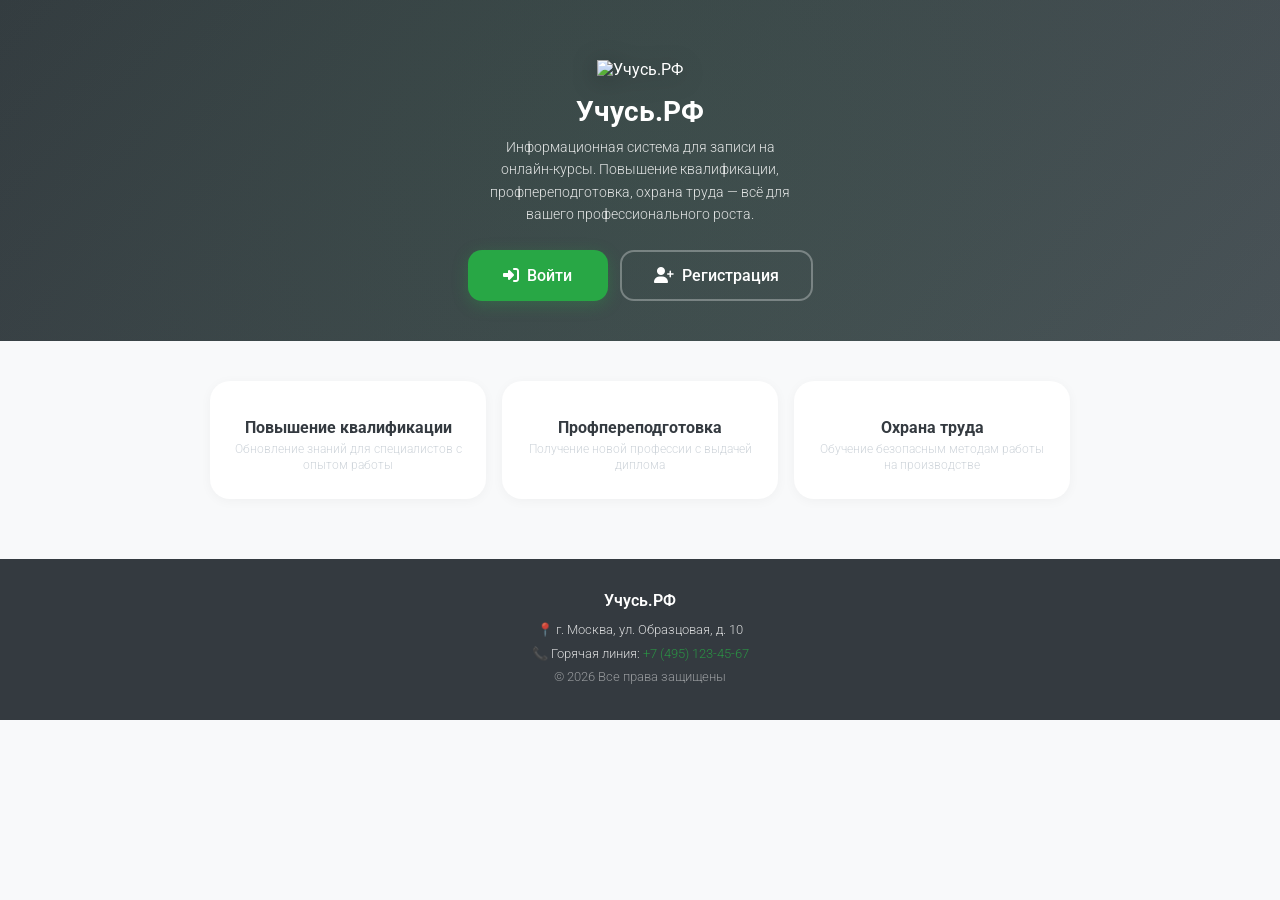
==== commit 5ba86b94: "Add files via upload слайдер исправлен" ====
--- a/модуль 2/index.html
+++ b/модуль 2/index.html
@@ -11,7 +11,7 @@
 <body>
     <div class="hero">
         <div class="hero-content">
-            <img src="assets/img/20220922_logo.jpg" alt="Учусь.РФ" class="hero-logo">
+            <img src="assets/images/etazhi-logotip-vektor-48.jpg" alt="Учусь.РФ" class="hero-logo">
             <h1 class="hero-title">Учусь.РФ</h1>
             <p class="hero-subtitle">Информационная система для записи на онлайн-курсы. Повышение квалификации, профпереподготовка, охрана труда — всё для вашего профессионального роста.</p>
             <div class="hero-buttons">
@@ -28,17 +28,17 @@
     <div class="features">
         <div class="features-grid">
             <div class="feature-card">
-                <span class="feature-icon">📚</span>
+                <span class="feature-icon"></span>
                 <div class="feature-name">Повышение квалификации</div>
                 <div class="feature-desc">Обновление знаний для специалистов с опытом работы</div>
             </div>
             <div class="feature-card">
-                <span class="feature-icon">🎓</span>
+                <span class="feature-icon"></span>
                 <div class="feature-name">Профпереподготовка</div>
                 <div class="feature-desc">Получение новой профессии с выдачей диплома</div>
             </div>
             <div class="feature-card">
-                <span class="feature-icon">🛡️</span>
+                <span class="feature-icon"></span>
                 <div class="feature-name">Охрана труда</div>
                 <div class="feature-desc">Обучение безопасным методам работы на производстве</div>
             </div>
--- a/модуль 2/assets/style.css
+++ b/модуль 2/assets/style.css
@@ -715,19 +715,43 @@
 /* ============================================
    СЛАЙДЕР
    ============================================ */
-.slider-section { padding: 20px; }
+   .slider-section { 
+    padding: 20px; 
+}
 
 .slider-container {
     position: relative;
-    border-radius: 20px;
+    border-radius: 24px;
     overflow: hidden;
-    box-shadow: 0 8px 24px rgba(0,0,0,0.1);
-    height: 220px;
+    box-shadow: 0 12px 40px rgba(0,0,0,0.15);
+    height: 850px;
+    background: var(--primary-gray);
+}
+
+@media (max-width: 1024px) {
+    .slider-container {
+        height: 650px;
+        border-radius: 20px;
+    }
+}
+
+@media (max-width: 768px) {
+    .slider-container {
+        height: 500px;
+        border-radius: 18px;
+    }
+}
+
+@media (max-width: 430px) {
+    .slider-container {
+        height: 400px;
+        border-radius: 16px;
+    }
 }
 
 .slider-track {
     display: flex;
-    transition: transform 0.5s cubic-bezier(0.4, 0, 0.2, 1);
+    transition: transform 0.6s cubic-bezier(0.4, 0, 0.2, 1);
     height: 100%;
 }
 
@@ -735,49 +759,82 @@
     min-width: 100%;
     height: 100%;
     position: relative;
-    background: var(--primary-gray);
-    display: flex;
-    align-items: center;
-    justify-content: center;
-    flex-direction: column;
-    padding: 20px;
-    text-align: center;
-}
-
-.slide-content {
+    flex-shrink: 0;
+}
+
+.slide img {
+    width: 100%;
+    height: 100%;
+    object-fit: cover;
+    display: block;
+}
+
+.slide-overlay {
+    position: absolute;
+    bottom: 0;
+    left: 0;
+    right: 0;
+    padding: 40px 32px 44px;
+    background: linear-gradient(0deg, rgba(0,0,0,0.8) 0%, rgba(0,0,0,0.3) 60%, transparent 100%);
     color: var(--white);
-    z-index: 2;
-    position: relative;
-}
-
-.slide-icon {
-    font-size: 48px;
-    margin-bottom: 12px;
-    display: block;
-    animation: float 3s ease-in-out infinite;
 }
 
 .slide-title {
+    font-size: 36px;
+    font-weight: 700;
+    font-family: 'Inter', 'Roboto', sans-serif;
+    margin-bottom: 8px;
+    text-shadow: 0 4px 12px rgba(0,0,0,0.5);
+}
+
+.slide-desc {
     font-size: 20px;
-    font-weight: 700;
-    margin-bottom: 4px;
-    font-family: 'Inter', 'Roboto', sans-serif;
-}
-
-.slide-desc {
-    font-size: 13px;
-    font-weight: 300;
-    opacity: 0.85;
-    font-family: 'Inter', 'Roboto', sans-serif;
+    font-weight: 400;
+    opacity: 0.95;
+    font-family: 'Inter', 'Roboto', sans-serif;
+    text-shadow: 0 2px 8px rgba(0,0,0,0.4);
+}
+
+@media (max-width: 1024px) {
+    .slide-title {
+        font-size: 30px;
+    }
+    .slide-desc {
+        font-size: 18px;
+    }
+}
+
+@media (max-width: 768px) {
+    .slide-overlay {
+        padding: 28px 20px 32px;
+    }
+    .slide-title {
+        font-size: 24px;
+    }
+    .slide-desc {
+        font-size: 16px;
+    }
+}
+
+@media (max-width: 430px) {
+    .slide-overlay {
+        padding: 20px 16px 24px;
+    }
+    .slide-title {
+        font-size: 20px;
+    }
+    .slide-desc {
+        font-size: 14px;
+    }
 }
 
 .slider-btn {
     position: absolute;
     top: 50%;
     transform: translateY(-50%);
-    width: 40px;
-    height: 40px;
-    background: rgba(255,255,255,0.9);
+    width: 56px;
+    height: 56px;
+    background: rgba(255,255,255,0.92);
     border: none;
     border-radius: 50%;
     cursor: pointer;
@@ -785,43 +842,87 @@
     align-items: center;
     justify-content: center;
     color: var(--primary-gray);
-    font-size: 16px;
-    box-shadow: 0 4px 12px rgba(0,0,0,0.15);
+    font-size: 24px;
+    box-shadow: 0 4px 20px rgba(0,0,0,0.2);
     transition: all 0.3s;
     z-index: 10;
+    backdrop-filter: blur(4px);
 }
 
 .slider-btn:hover {
     background: var(--white);
     transform: translateY(-50%) scale(1.1);
-}
-
-.slider-btn.prev { left: 12px; }
-.slider-btn.next { right: 12px; }
+    box-shadow: 0 8px 32px rgba(0,0,0,0.25);
+}
+
+.slider-btn.prev { left: 24px; }
+.slider-btn.next { right: 24px; }
+
+@media (max-width: 768px) {
+    .slider-btn {
+        width: 44px;
+        height: 44px;
+        font-size: 18px;
+    }
+    .slider-btn.prev { left: 16px; }
+    .slider-btn.next { right: 16px; }
+}
+
+@media (max-width: 430px) {
+    .slider-btn {
+        width: 36px;
+        height: 36px;
+        font-size: 14px;
+    }
+    .slider-btn.prev { left: 12px; }
+    .slider-btn.next { right: 12px; }
+}
 
 .slider-dots {
     display: flex;
     justify-content: center;
-    gap: 8px;
-    margin-top: 12px;
+    gap: 12px;
+    margin-top: 20px;
 }
 
 .dot {
-    width: 8px;
-    height: 8px;
+    width: 12px;
+    height: 12px;
     border-radius: 50%;
     background: var(--light-gray);
     cursor: pointer;
     transition: all 0.3s;
     border: none;
+    padding: 0;
 }
 
 .dot.active {
     background: var(--green);
-    width: 24px;
-    border-radius: 4px;
-}
-
+    width: 32px;
+    border-radius: 6px;
+}
+
+@media (max-width: 768px) {
+    .dot {
+        width: 10px;
+        height: 10px;
+        gap: 10px;
+    }
+    .dot.active {
+        width: 24px;
+    }
+}
+
+@media (max-width: 430px) {
+    .dot {
+        width: 8px;
+        height: 8px;
+        gap: 8px;
+    }
+    .dot.active {
+        width: 20px;
+    }
+}
 /* ============================================
    ЗАЯВКИ (cabinet)
    ============================================ */
@@ -1904,29 +2005,6 @@
         border-radius: 20px;
     }
 
-    .slider-container {
-        height: 180px;
-        border-radius: 16px;
-    }
-
-    .slide-icon {
-        font-size: 36px;
-    }
-
-    .slide-title {
-        font-size: 17px;
-    }
-
-    .slide-desc {
-        font-size: 12px;
-    }
-
-    .slider-btn {
-        width: 32px;
-        height: 32px;
-        font-size: 13px;
-    }
-
     .request-card {
         padding: 14px;
     }
